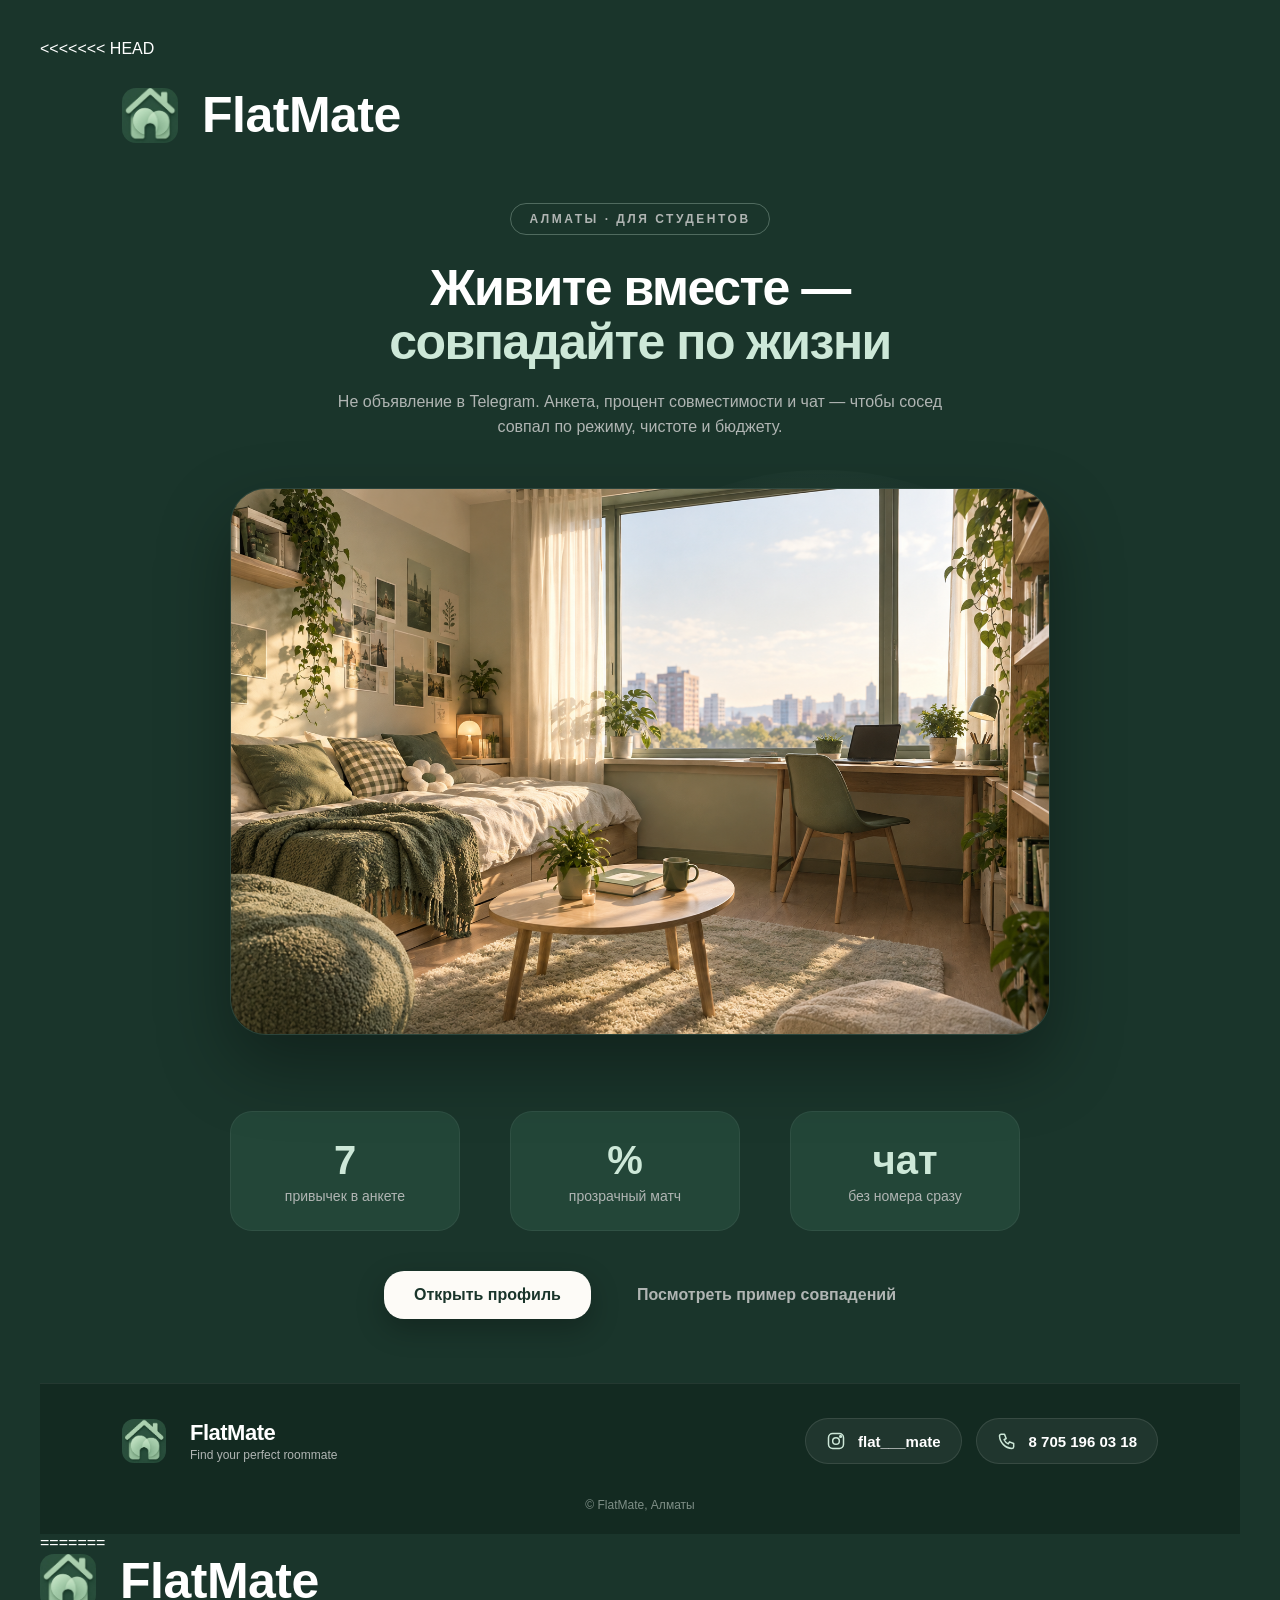
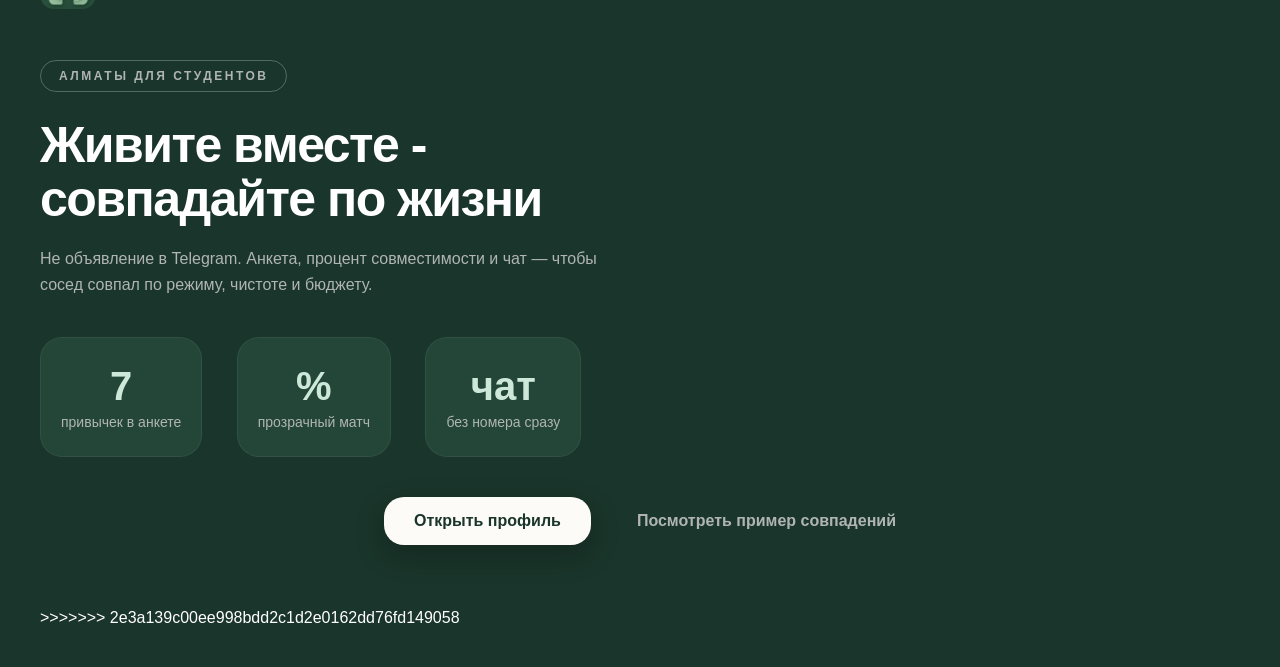
==== src/main/resources/templates/index.html @ 16c968ba "Revert "добавлена ссылка на инстаграм и контакт на главной странице" This reverts commit 68a409e3661" ====
<!DOCTYPE html>
<<<<<<< HEAD
<html lang="ru">
<head>
<meta charset="UTF-8">
<meta name="viewport" content="width=device-width, initial-scale=1.0">
<title>FlatMate — Живите вместе</title>
<style>
* { box-sizing: border-box; margin: 0; padding: 0; }

:root {
  --bg: #1A352B;
  --bg-soft: #234638;
  --text: #FFFFFF;
  --muted: #B0B5B3;
  --accent: #CDE8D8;
  --cream: #FDFBF7;
}

body {
  font-family: -apple-system, BlinkMacSystemFont, "Segoe UI", Roboto, Helvetica, Arial, sans-serif;
  background: var(--bg);
  color: var(--text);
  -webkit-font-smoothing: antialiased;
  min-height: 100vh;
  display: flex;
  flex-direction: column;
}

a { text-decoration: none; color: inherit; }

.container { width: 100%; max-width: 1100px; margin: 0 auto; padding: 0 32px; }

.header { padding: 28px 0 0; }
.logo { display: inline-flex; align-items: center; gap: 14px; font-size: 28px; font-weight: 800; letter-spacing: -.5px; }
.logo img {
  height: 56px; width: 56px; object-fit: cover; border-radius: 14px;
  background: var(--bg);
  mix-blend-mode: lighten;   
}

.hero { text-align: center; padding: 56px 0 20px; }
.tagline {
  display: inline-block;
  font-size: 12px; font-weight: 700; letter-spacing: 2.5px;
  color: var(--accent);
  padding: 8px 18px; border: 1px solid rgba(205,232,216,.3); border-radius: 30px;
  margin-bottom: 26px;
}
h1 { font-size: 58px; line-height: 1.08; letter-spacing: -1.5px; margin-bottom: 22px; }
h1 span { color: var(--accent); }
.description { font-size: 18px; line-height: 1.6; color: var(--muted); max-width: 620px; margin: 0 auto; }

.visual { position: relative; margin: 48px auto 0; max-width: 820px; }
.visual::before {
  content: ""; position: absolute; inset: -18px -18px auto auto;
  width: 60%; height: 70%; border-radius: 50%;
  background: radial-gradient(circle, rgba(205,232,216,.18), transparent 70%);
  z-index: 0;
}
.visual img {
  position: relative; z-index: 1;
  width: 100%; display: block;
  border-radius: 36px;
  box-shadow: 0 30px 70px rgba(0,0,0,.35);
  border: 1px solid rgba(255,255,255,.08);
}

.stats {
  display: grid; grid-template-columns: repeat(3, 1fr); gap: 20px;
  margin: 56px auto 0; max-width: 820px;
}
.stat-box {
  background: var(--bg-soft);
  border: 1px solid rgba(255,255,255,.06);
  border-radius: 22px; padding: 26px 20px; text-align: center;
}
.stat-box h2 { font-size: 40px; margin-bottom: 6px; color: var(--accent); }
.stat-box p { font-size: 14px; color: var(--muted); }


.actions { display: flex; justify-content: center; align-items: center; gap: 26px; flex-wrap: wrap; margin: 44px 0 64px; }
.btn-primary {
  background: var(--cream); color: var(--bg);
  padding: 17px 36px; font-weight: 700; font-size: 16px;
  border-radius: 30px; transition: transform .15s, background .15s;
  box-shadow: 0 10px 28px rgba(0,0,0,.25);
}
.btn-primary:hover { background: #EAE7E1; transform: translateY(-2px); }
.btn-secondary { color: var(--muted); font-weight: 600; border-bottom: 1px solid transparent; transition: .15s; }
.btn-secondary:hover { color: #fff; border-bottom-color: #fff; }


.footer {
  margin-top: auto;
  background: #132a21;
  border-top: 1px solid rgba(255,255,255,.07);
}
.footer-inner {
  display: flex; align-items: center; justify-content: space-between;
  gap: 24px; flex-wrap: wrap; padding: 34px 32px;
}
.footer .logo { font-size: 22px; }
.footer .logo img { height: 44px; width: 44px; border-radius: 12px; background: #132a21; }
.footer small { display: block; font-size: 12px; font-weight: 400; color: var(--muted); margin-top: 2px; letter-spacing: 0; }

.contacts { display: flex; gap: 14px; flex-wrap: wrap; }
.contact {
  display: inline-flex; align-items: center; gap: 12px;
  padding: 12px 20px; border-radius: 40px;
  background: rgba(255,255,255,.06);
  border: 1px solid rgba(255,255,255,.1);
  font-size: 15px; font-weight: 600;
  transition: background .15s, transform .15s;
}
.contact:hover { background: rgba(205,232,216,.16); transform: translateY(-2px); }
.contact svg { width: 20px; height: 20px; stroke: var(--accent); fill: none; stroke-width: 1.8; stroke-linecap: round; stroke-linejoin: round; }
.copy { text-align: center; font-size: 12px; color: #7f8f87; padding-bottom: 22px; }

@media (max-width: 720px) {
  .container { padding: 0 20px; }
  h1 { font-size: 38px; }
  .description { font-size: 16px; }
  .stats { grid-template-columns: 1fr; }
  .visual img { border-radius: 24px; }
  .footer-inner { flex-direction: column; align-items: flex-start; padding: 28px 20px; }
}
</style>
</head>
<body>

<header class="header">
  <div class="container">
    <a href="index.html" class="logo"><img src="foto.jpeg" alt="FlatMate">FlatMate</a>
  </div>
</header>

<main class="container">
  <section class="hero">
    <p class="tagline">АЛМАТЫ · ДЛЯ СТУДЕНТОВ</p>
    <h1>Живите вместе —<br><span>совпадайте по жизни</span></h1>
    <p class="description">Не объявление в Telegram. Анкета, процент совместимости и чат — чтобы сосед совпал по режиму, чистоте и бюджету.</p>

    <div class="visual">
      <img src="index.png" alt="Уютная комната FlatMate">
    </div>
  </section>

  <section class="stats">
    <div class="stat-box"><h2>7</h2><p>привычек в анкете</p></div>
    <div class="stat-box"><h2>%</h2><p>прозрачный матч</p></div>
    <div class="stat-box"><h2>чат</h2><p>без номера сразу</p></div>
  </section>

  <div class="actions">
    <a href="profile.html" class="btn-primary">Открыть профиль</a>
    <a href="matches.html" class="btn-secondary">Посмотреть пример совпадений</a>
  </div>
</main>

<footer class="footer">
  <div class="container footer-inner">
    <div class="logo">
      <img src="foto.jpeg" alt="">
      <div>FlatMate<small>Find your perfect roommate</small></div>
    </div>

    <div class="contacts">
      <a class="contact" href="https://instagram.com/flat___mate" target="_blank" rel="noopener">
        <svg viewBox="0 0 24 24"><rect x="3" y="3" width="18" height="18" rx="5"/><circle cx="12" cy="12" r="4"/><circle cx="17.5" cy="6.5" r="1"/></svg>
        flat___mate
      </a>
      <a class="contact" href="tel:+77051960318">
        <svg viewBox="0 0 24 24"><path d="M5 4h4l2 5-2.5 1.5a11 11 0 005 5L15 13l5 2v4a2 2 0 01-2 2A16 16 0 013 6a2 2 0 012-2z"/></svg>
        8 705 196 03 18
      </a>
    </div>
  </div>
  <p class="copy">© FlatMate, Алматы</p>
</footer>

</body>
</html>
=======
<html>
<head>
    <meta charset="UTF-8">
    <title>FlatMate  Живите вместе</title>
    <style>
        body {
            font-family: Arial, sans-serif;
            background-color: #1A352B; 
            color: #FFFFFF;
            margin: 40px;
        }
        .logo {
            font-size: 50px;
            font-weight: bold;
        }
         .logo img {
      height: 55px;         
      vertical-align: middle; 
      margin-right: 10px;   
    }

        .main-content {
    max-width: 600px;
    margin-top: 50px;
}
.tagline {
    font-size: 12px;
    color: #B0B5B3;
    font-weight: bold;
}
h1 {
    font-size: 50px;
    margin-bottom: 20px;
}
.description {
    font-size: 16px;
    color: #B0B5B3;
    margin-bottom: 40px;
}

.stat-box {
    display: inline-block;
    margin-right: 30px;
}
.stat-box h2 {
    font-size: 40px;
    margin-bottom: 5px;
}
.stat-box p {
    font-size: 14px;
    color: #B0B5B3;
}

.actions {
    margin-top: 40px;
}
.btn-primary {
    background-color: #FDFBF7;
    color: #1A352B;
    padding: 15px 30px; 
    text-decoration: none;
    font-weight: bold;
    border-radius: 20px;
    display: inline-block;
}
.btn-primary:hover {
    background-color: #EAE7E1;
}
.btn-secondary {
    color: #B0B5B3;
    text-decoration: none;
    margin-left: 20px; 
}
.btn-secondary:hover {
    color: #FFFFFF;
}

    </style>
</head>
<body>
    <div class="logo">
  <img src="foto.jpeg" alt="">FlatMate
</div> 

<div class="main-content">
    <p class="tagline">АЛМАТЫ  ДЛЯ СТУДЕНТОВ</p>
    <h1>Живите вместе -<br>совпадайте по жизни</h1>
    <p class="description">Не объявление в Telegram. Анкета, процент совместимости и чат — чтобы сосед совпал по режиму, чистоте и бюджету.</p>

    <div class="stats-container">
        <div class="stat-box">
            <h2>7</h2>
            <p>привычек в анкете</p>
        </div>
        <div class="stat-box">
            <h2>%</h2>
            <p>прозрачный матч</p>
        </div>
        <div class="stat-box">
            <h2>чат</h2>
            <p>без номера сразу</p>
        </div>
    </div>
</div>

<div class="actions">
    <a href="profile" class="btn-primary">Открыть профиль</a>
    <a href="matches" class="btn-secondary">Посмотреть пример совпадений</a>
</div>


</body>
</html>
>>>>>>> 2e3a139c00ee998bdd2c1d2e0162dd76fd149058
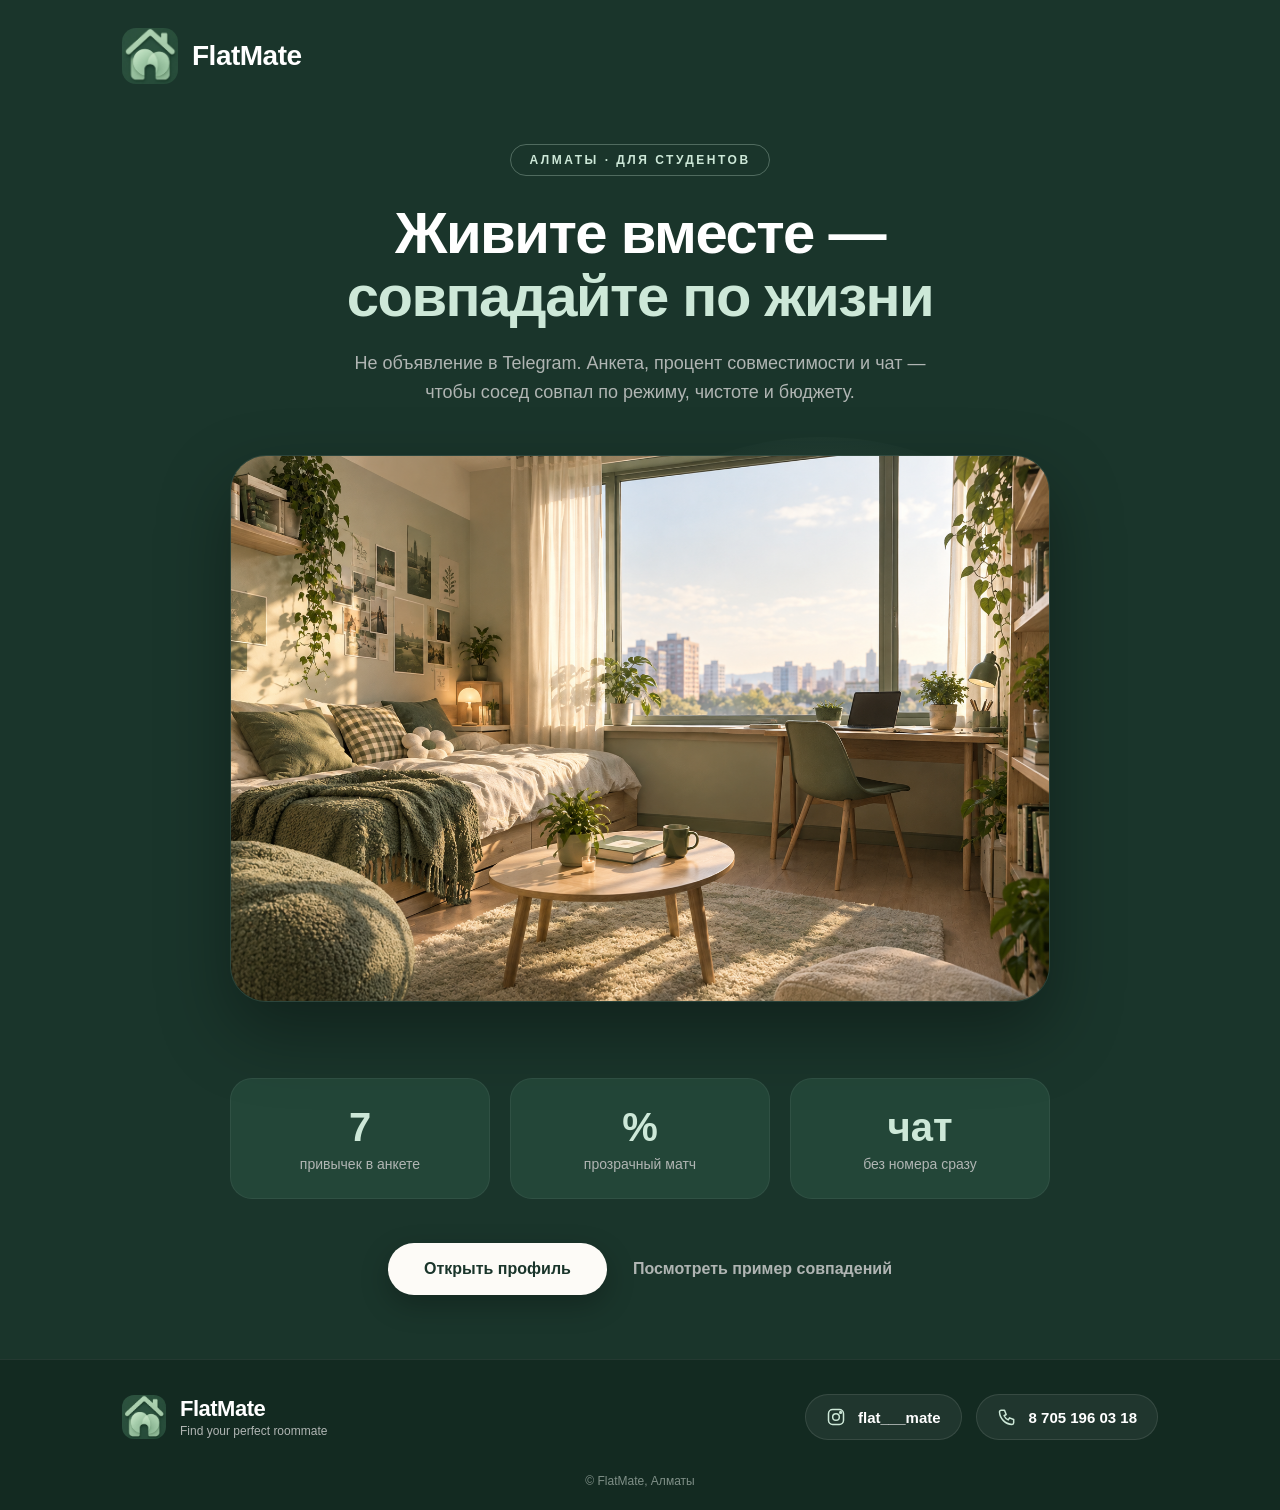
==== commit 3824ba23: "Исправила ошибку в странице профиля и связью между страницами" ====
--- a/src/main/resources/templates/index.html
+++ b/src/main/resources/templates/index.html
@@ -1,5 +1,4 @@
 <!DOCTYPE html>
-<<<<<<< HEAD
 <html lang="ru">
 <head>
 <meta charset="UTF-8">
@@ -180,119 +179,4 @@
 </footer>
 
 </body>
-</html>
-=======
-<html>
-<head>
-    <meta charset="UTF-8">
-    <title>FlatMate  Живите вместе</title>
-    <style>
-        body {
-            font-family: Arial, sans-serif;
-            background-color: #1A352B; 
-            color: #FFFFFF;
-            margin: 40px;
-        }
-        .logo {
-            font-size: 50px;
-            font-weight: bold;
-        }
-         .logo img {
-      height: 55px;         
-      vertical-align: middle; 
-      margin-right: 10px;   
-    }
-
-        .main-content {
-    max-width: 600px;
-    margin-top: 50px;
-}
-.tagline {
-    font-size: 12px;
-    color: #B0B5B3;
-    font-weight: bold;
-}
-h1 {
-    font-size: 50px;
-    margin-bottom: 20px;
-}
-.description {
-    font-size: 16px;
-    color: #B0B5B3;
-    margin-bottom: 40px;
-}
-
-.stat-box {
-    display: inline-block;
-    margin-right: 30px;
-}
-.stat-box h2 {
-    font-size: 40px;
-    margin-bottom: 5px;
-}
-.stat-box p {
-    font-size: 14px;
-    color: #B0B5B3;
-}
-
-.actions {
-    margin-top: 40px;
-}
-.btn-primary {
-    background-color: #FDFBF7;
-    color: #1A352B;
-    padding: 15px 30px; 
-    text-decoration: none;
-    font-weight: bold;
-    border-radius: 20px;
-    display: inline-block;
-}
-.btn-primary:hover {
-    background-color: #EAE7E1;
-}
-.btn-secondary {
-    color: #B0B5B3;
-    text-decoration: none;
-    margin-left: 20px; 
-}
-.btn-secondary:hover {
-    color: #FFFFFF;
-}
-
-    </style>
-</head>
-<body>
-    <div class="logo">
-  <img src="foto.jpeg" alt="">FlatMate
-</div> 
-
-<div class="main-content">
-    <p class="tagline">АЛМАТЫ  ДЛЯ СТУДЕНТОВ</p>
-    <h1>Живите вместе -<br>совпадайте по жизни</h1>
-    <p class="description">Не объявление в Telegram. Анкета, процент совместимости и чат — чтобы сосед совпал по режиму, чистоте и бюджету.</p>
-
-    <div class="stats-container">
-        <div class="stat-box">
-            <h2>7</h2>
-            <p>привычек в анкете</p>
-        </div>
-        <div class="stat-box">
-            <h2>%</h2>
-            <p>прозрачный матч</p>
-        </div>
-        <div class="stat-box">
-            <h2>чат</h2>
-            <p>без номера сразу</p>
-        </div>
-    </div>
-</div>
-
-<div class="actions">
-    <a href="profile" class="btn-primary">Открыть профиль</a>
-    <a href="matches" class="btn-secondary">Посмотреть пример совпадений</a>
-</div>
-
-
-</body>
-</html>
->>>>>>> 2e3a139c00ee998bdd2c1d2e0162dd76fd149058
+</html>
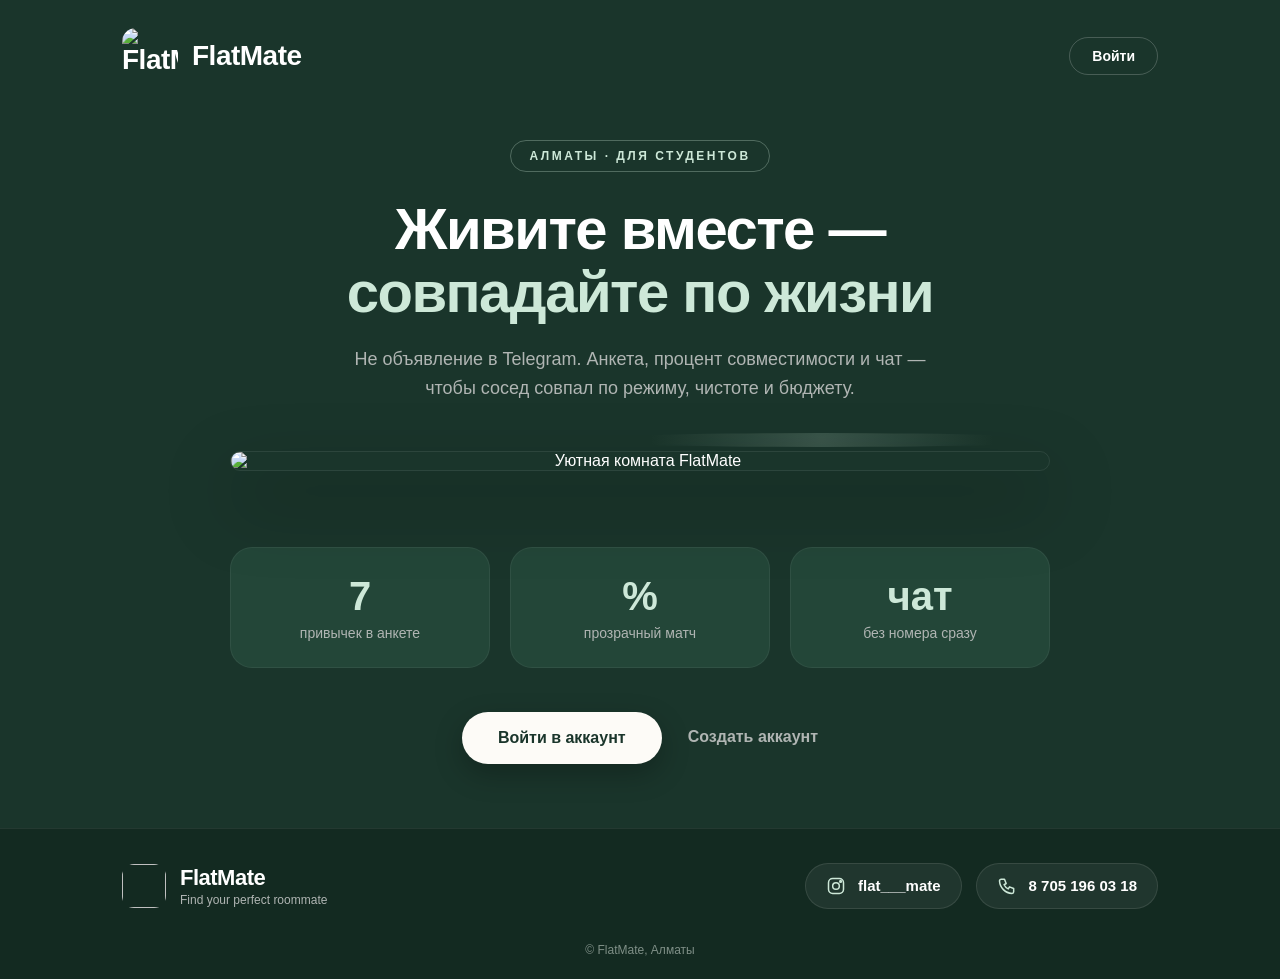
==== commit e6b07905: "Добавлена точка входа в аккаунты на главной странице index.html" ====
--- a/src/main/resources/templates/index.html
+++ b/src/main/resources/templates/index.html
@@ -1,5 +1,5 @@
 <!DOCTYPE html>
-<html lang="ru">
+<html lang="ru" xmlns:th="http://thymeleaf.org">
 <head>
 <meta charset="UTF-8">
 <meta name="viewport" content="width=device-width, initial-scale=1.0">
@@ -31,6 +31,7 @@
 .container { width: 100%; max-width: 1100px; margin: 0 auto; padding: 0 32px; }
 
 .header { padding: 28px 0 0; }
+.header-inner { display: flex; justify-content: space-between; align-items: center; }
 .logo { display: inline-flex; align-items: center; gap: 14px; font-size: 28px; font-weight: 800; letter-spacing: -.5px; }
 .logo img {
   height: 56px; width: 56px; object-fit: cover; border-radius: 14px;
@@ -77,7 +78,6 @@
 .stat-box h2 { font-size: 40px; margin-bottom: 6px; color: var(--accent); }
 .stat-box p { font-size: 14px; color: var(--muted); }
 
-
 .actions { display: flex; justify-content: center; align-items: center; gap: 26px; flex-wrap: wrap; margin: 44px 0 64px; }
 .btn-primary {
   background: var(--cream); color: var(--bg);
@@ -89,6 +89,12 @@
 .btn-secondary { color: var(--muted); font-weight: 600; border-bottom: 1px solid transparent; transition: .15s; }
 .btn-secondary:hover { color: #fff; border-bottom-color: #fff; }
 
+.nav-login-btn {
+  border: 1px solid rgba(255,255,255,.2); padding: 10px 22px; 
+  border-radius: 20px; font-size: 14px; font-weight: 600; 
+  transition: background .15s;
+}
+.nav-login-btn:hover { background: rgba(255,255,255,.08); }
 
 .footer {
   margin-top: auto;
@@ -118,6 +124,7 @@
 
 @media (max-width: 720px) {
   .container { padding: 0 20px; }
+  .header-inner { flex-direction: column; gap: 16px; align-items: flex-start; }
   h1 { font-size: 38px; }
   .description { font-size: 16px; }
   .stats { grid-template-columns: 1fr; }
@@ -129,8 +136,10 @@
 <body>
 
 <header class="header">
-  <div class="container">
-    <a href="index.html" class="logo"><img src="foto.jpeg" alt="FlatMate">FlatMate</a>
+  <div class="container header-inner">
+    <a th:href="@{/}" class="logo"><img th:src="@{/foto.jpeg}" alt="FlatMate">FlatMate</a>
+    <!-- Кнопка "Войти" в верхнем правом углу меню -->
+    <a th:href="@{/login}" class="nav-login-btn">Войти</a>
   </div>
 </header>
 
@@ -141,7 +150,7 @@
     <p class="description">Не объявление в Telegram. Анкета, процент совместимости и чат — чтобы сосед совпал по режиму, чистоте и бюджету.</p>
 
     <div class="visual">
-      <img src="index.png" alt="Уютная комната FlatMate">
+      <img th:src="@{/index.png}" alt="Уютная комната FlatMate">
     </div>
   </section>
 
@@ -152,15 +161,16 @@
   </section>
 
   <div class="actions">
-    <a href="profile.html" class="btn-primary">Открыть профиль</a>
-    <a href="matches.html" class="btn-secondary">Посмотреть пример совпадений</a>
+    <!-- Перенаправляем главные кнопки на форму авторизации -->
+    <a th:href="@{/login}" class="btn-primary">Войти в аккаунт</a>
+    <a th:href="@{/login}" class="btn-secondary">Создать аккаунт</a>
   </div>
 </main>
 
 <footer class="footer">
   <div class="container footer-inner">
     <div class="logo">
-      <img src="foto.jpeg" alt="">
+      <img th:src="@{/foto.jpeg}" alt="">
       <div>FlatMate<small>Find your perfect roommate</small></div>
     </div>
 
@@ -179,4 +189,4 @@
 </footer>
 
 </body>
-</html>+</html>
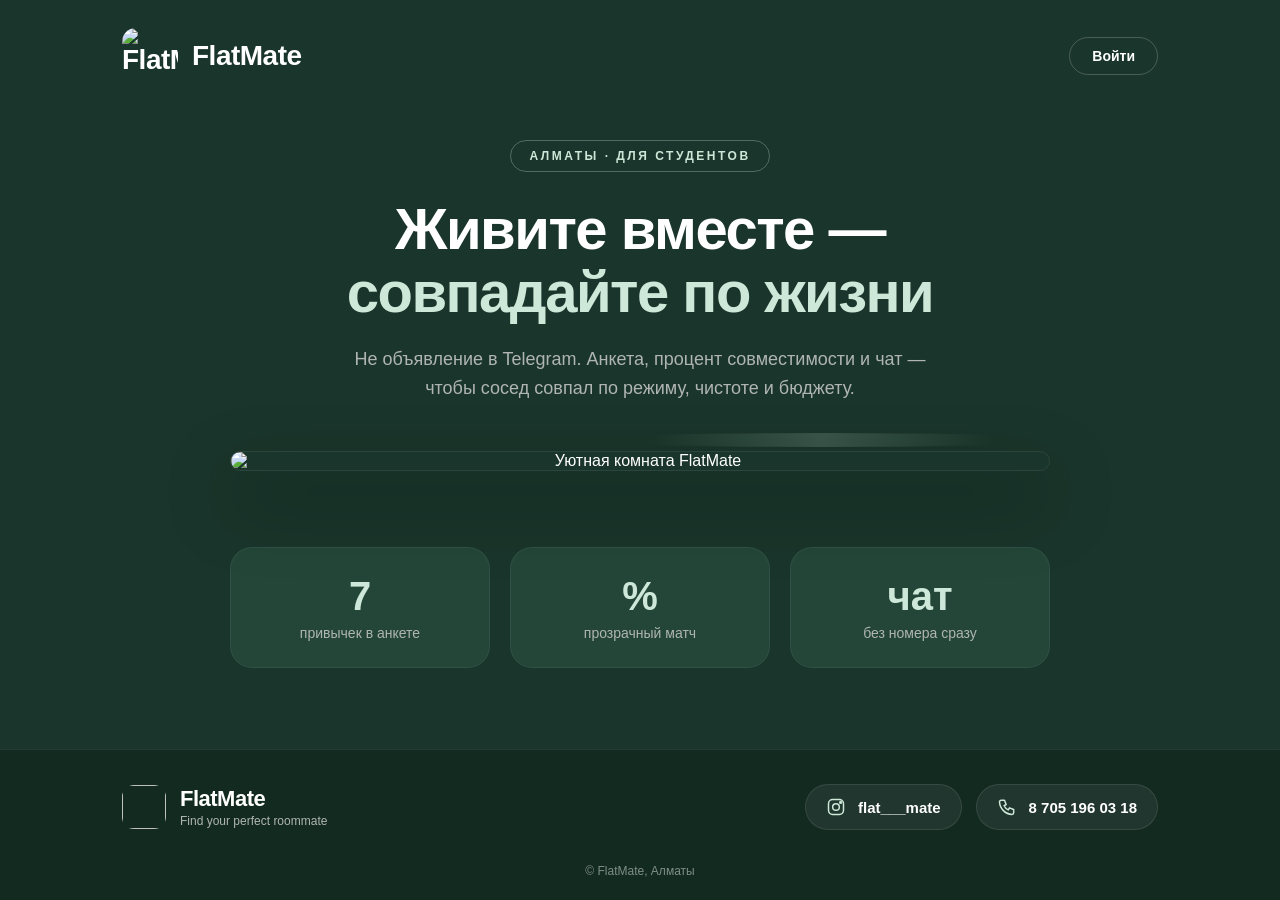
==== commit 7ebab633: "кнопка войти" ====
--- a/src/main/resources/templates/index.html
+++ b/src/main/resources/templates/index.html
@@ -160,11 +160,7 @@
     <div class="stat-box"><h2>чат</h2><p>без номера сразу</p></div>
   </section>
 
-  <div class="actions">
-    <!-- Перенаправляем главные кнопки на форму авторизации -->
-    <a th:href="@{/login}" class="btn-primary">Войти в аккаунт</a>
-    <a th:href="@{/login}" class="btn-secondary">Создать аккаунт</a>
-  </div>
+  
 </main>
 
 <footer class="footer">
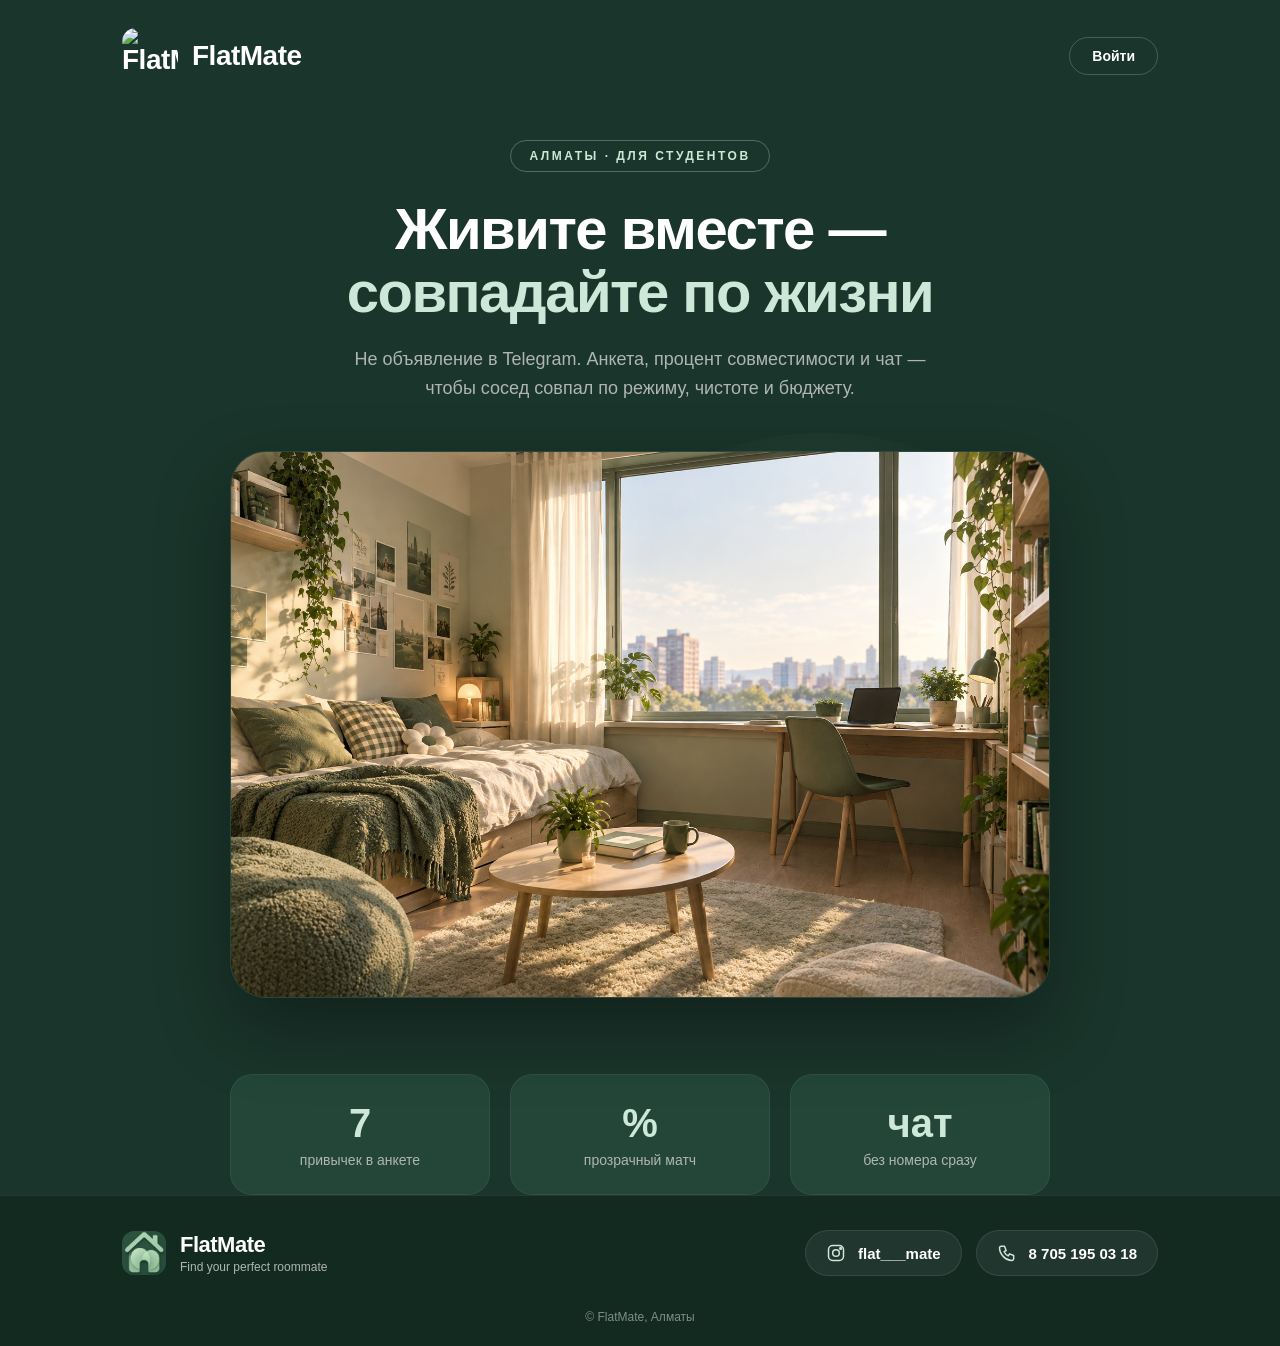
==== commit 0cd4be41: "обновила переход между старницами, исправила ошибки с регистрацией и анкетами" ====
--- a/src/main/resources/templates/index.html
+++ b/src/main/resources/templates/index.html
@@ -139,7 +139,7 @@
   <div class="container header-inner">
     <a th:href="@{/}" class="logo"><img th:src="@{/foto.jpeg}" alt="FlatMate">FlatMate</a>
     <!-- Кнопка "Войти" в верхнем правом углу меню -->
-    <a th:href="@{/login}" class="nav-login-btn">Войти</a>
+    <a href="login.html" class="nav-login-btn">Войти</a>
   </div>
 </header>
 
@@ -150,7 +150,7 @@
     <p class="description">Не объявление в Telegram. Анкета, процент совместимости и чат — чтобы сосед совпал по режиму, чистоте и бюджету.</p>
 
     <div class="visual">
-      <img th:src="@{/index.png}" alt="Уютная комната FlatMate">
+      <img src="index.png" alt="Уютная комната FlatMate">
     </div>
   </section>
 
@@ -166,7 +166,7 @@
 <footer class="footer">
   <div class="container footer-inner">
     <div class="logo">
-      <img th:src="@{/foto.jpeg}" alt="">
+      <img src="foto.jpeg" alt="">
       <div>FlatMate<small>Find your perfect roommate</small></div>
     </div>
 
@@ -177,7 +177,7 @@
       </a>
       <a class="contact" href="tel:+77051960318">
         <svg viewBox="0 0 24 24"><path d="M5 4h4l2 5-2.5 1.5a11 11 0 005 5L15 13l5 2v4a2 2 0 01-2 2A16 16 0 013 6a2 2 0 012-2z"/></svg>
-        8 705 196 03 18
+        8 705 195 03 18
       </a>
     </div>
   </div>
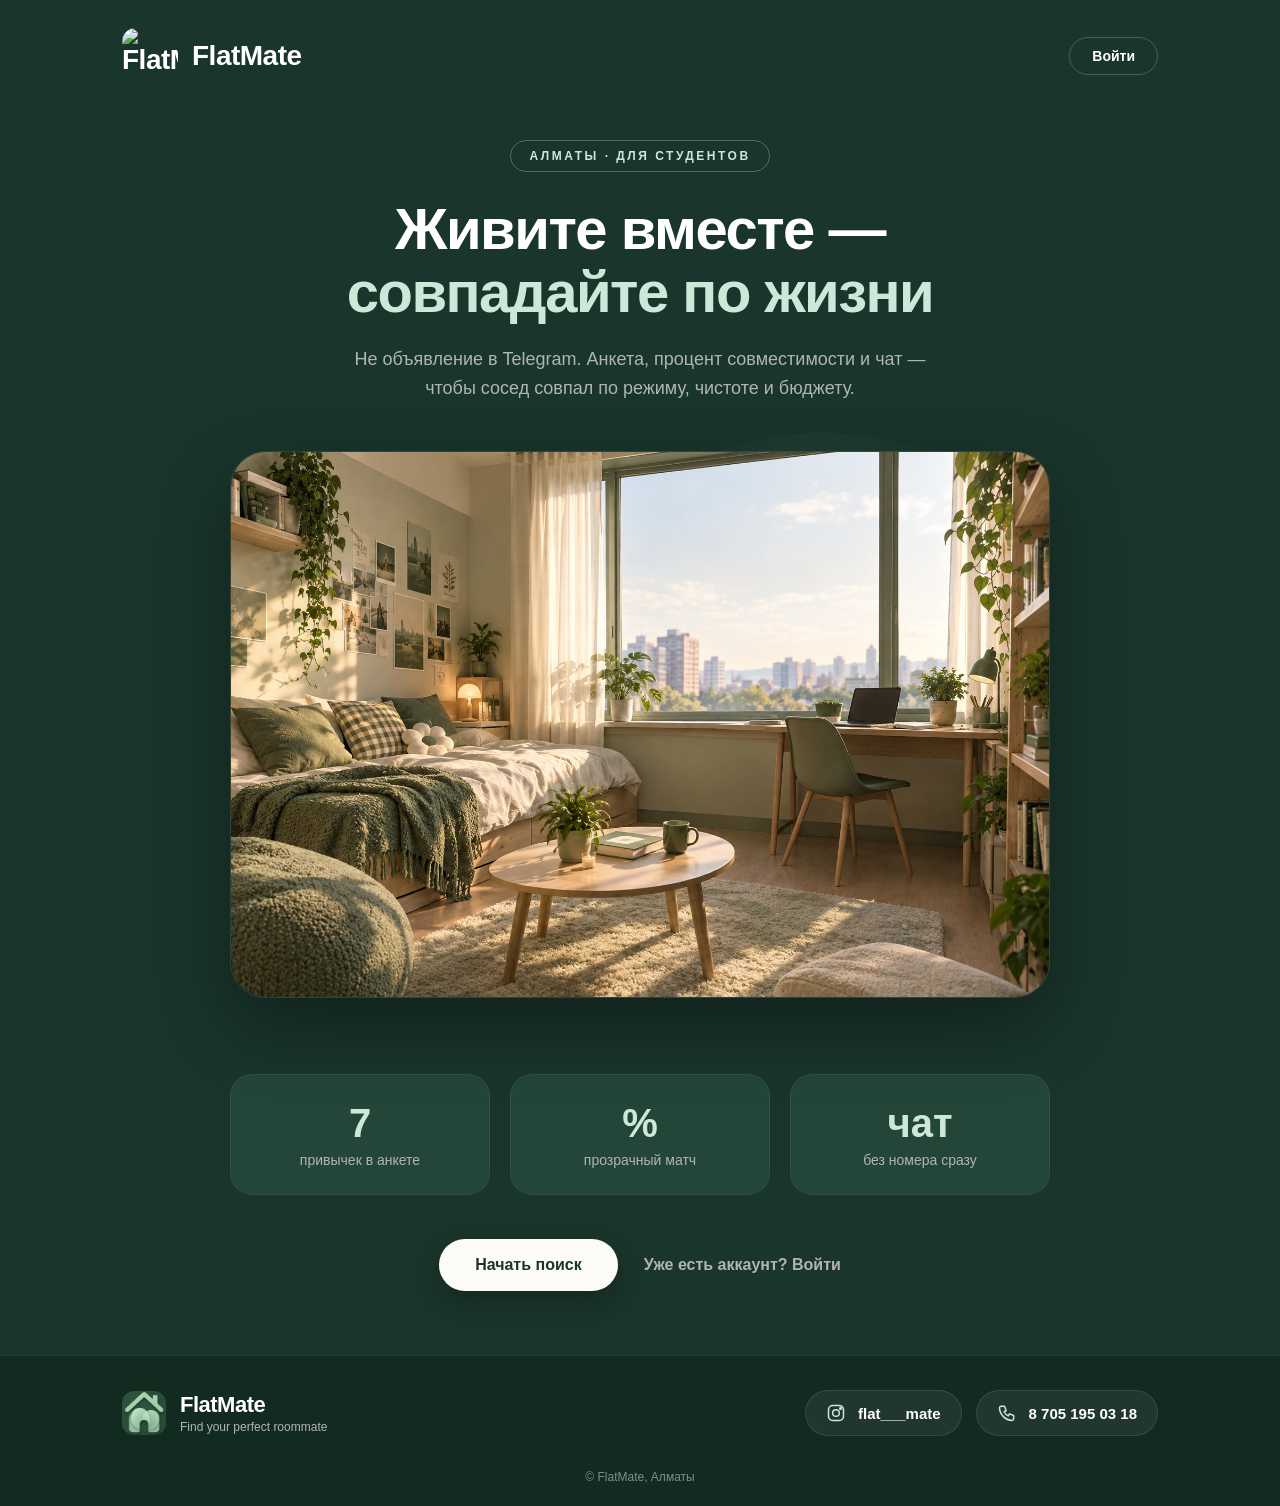
==== commit 148add35: "исправила ошибки" ====
--- a/src/main/resources/templates/index.html
+++ b/src/main/resources/templates/index.html
@@ -139,7 +139,8 @@
   <div class="container header-inner">
     <a th:href="@{/}" class="logo"><img th:src="@{/foto.jpeg}" alt="FlatMate">FlatMate</a>
     <!-- Кнопка "Войти" в верхнем правом углу меню -->
-    <a href="login.html" class="nav-login-btn">Войти</a>
+    <a th:href="@{/login}" class="nav-login-btn">Войти</a>
+
   </div>
 </header>
 
@@ -159,8 +160,12 @@
     <div class="stat-box"><h2>%</h2><p>прозрачный матч</p></div>
     <div class="stat-box"><h2>чат</h2><p>без номера сразу</p></div>
   </section>
+  
+  <section class="actions">
+    <a th:href="@{/login}" class="btn-primary">Начать поиск</a>
+    <a th:href="@{/login}" class="btn-secondary">Уже есть аккаунт? Войти</a>
+  </section>
 
-  
 </main>
 
 <footer class="footer">
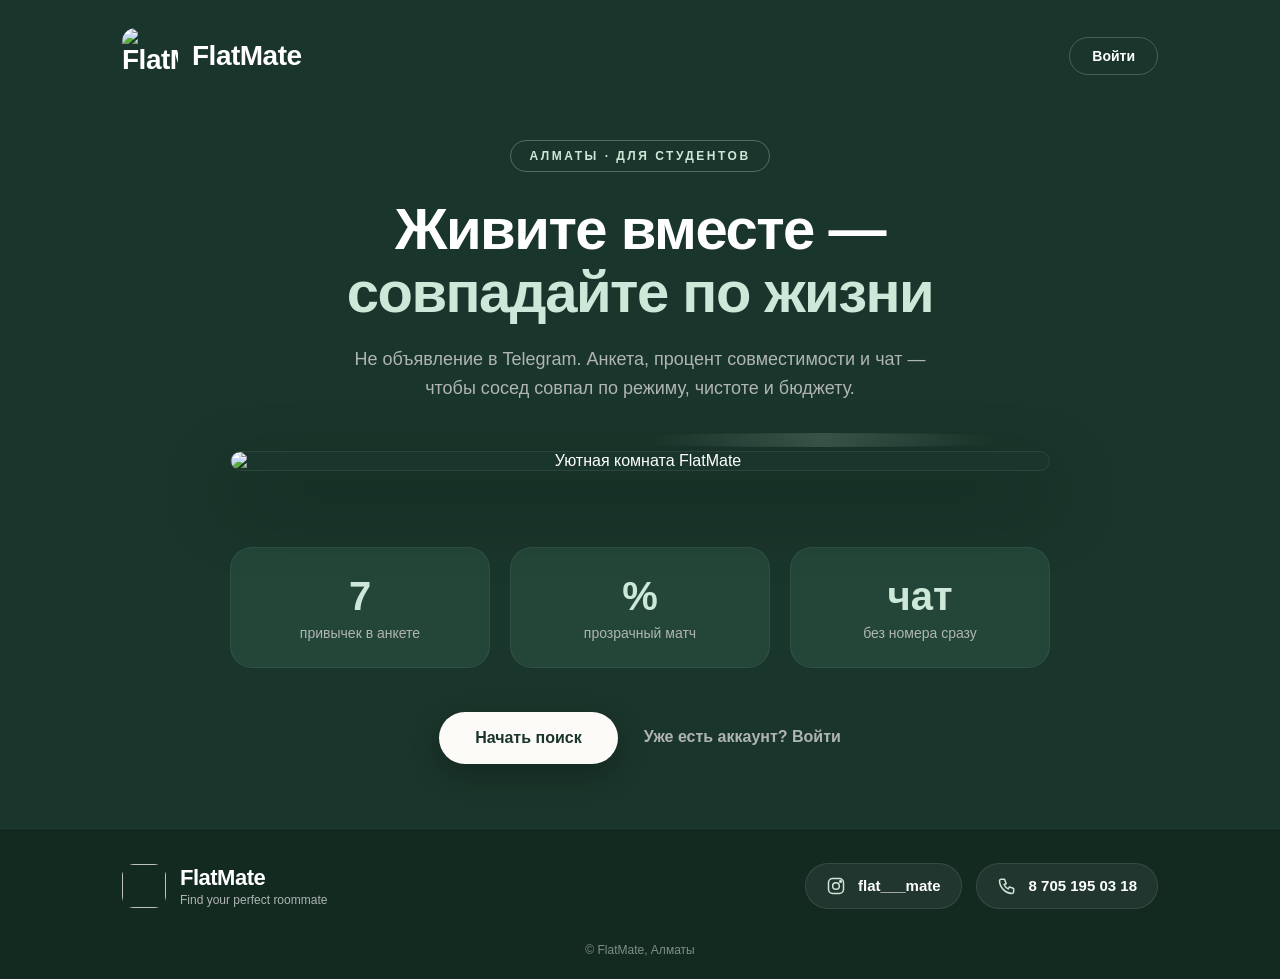
==== commit ce775eb8: "добавила лого и фото" ====
--- a/src/main/resources/templates/index.html
+++ b/src/main/resources/templates/index.html
@@ -151,7 +151,7 @@
     <p class="description">Не объявление в Telegram. Анкета, процент совместимости и чат — чтобы сосед совпал по режиму, чистоте и бюджету.</p>
 
     <div class="visual">
-      <img src="index.png" alt="Уютная комната FlatMate">
+      <img th:src="@{/index.png}" alt="Уютная комната FlatMate">
     </div>
   </section>
 
@@ -171,7 +171,7 @@
 <footer class="footer">
   <div class="container footer-inner">
     <div class="logo">
-      <img src="foto.jpeg" alt="">
+      <img th:src="@{/foto.jpeg}" alt="">
       <div>FlatMate<small>Find your perfect roommate</small></div>
     </div>
 
